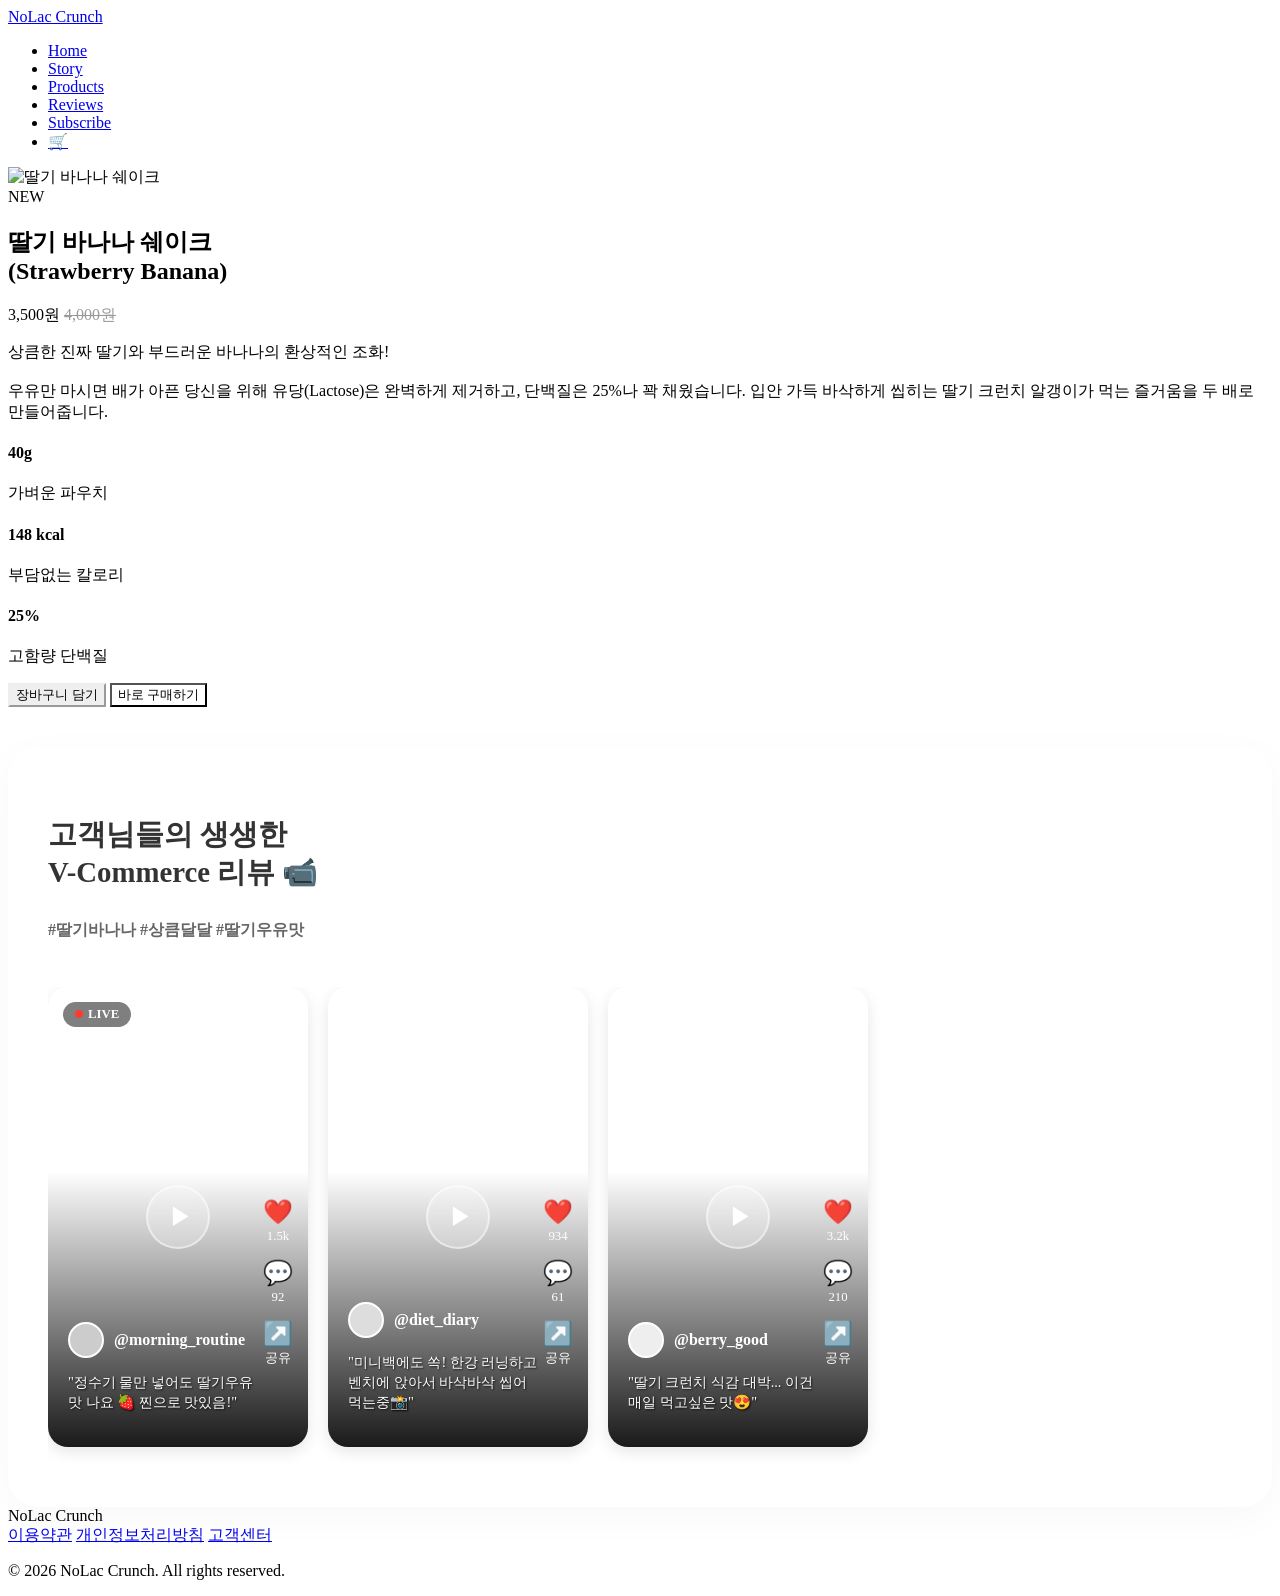
==== strawberry-banana.html @ 46a067db "Add files via upload" ====
<!DOCTYPE html>
<html lang="ko">
<head>
    <meta charset="UTF-8">
    <meta name="viewport" content="width=device-width, initial-scale=1.0">
    <title>딸기 바나나 쉐이크 - NoLac Crunch</title>
    <link rel="stylesheet" href="style.css">
    <link href="https://fonts.googleapis.com/css2?family=Noto+Sans+KR:wght@400;700;900&display=swap" rel="stylesheet">
    <style>
        /* 딸기 바나나 전용 색상 오버라이드 */
        .detail-image-box { background-color: var(--color-berry-main); }
        .detail-category { color: var(--color-berry-point); }
        .btn-cart { border-color: var(--color-berry-main); color: var(--color-berry-main); }
        .btn-cart:hover { background: var(--color-bg-sub); }
        .btn-buy-now { background: var(--color-berry-main); }
        .btn-buy-now:hover { background: #c94d4d; }
    </style>
</head>
<body>
    <header class="header">
        <div class="logo"><a href="index.html">NoLac Crunch</a></div>
        <nav>
            <ul>
                <li><a href="index.html#hero">Home</a></li>
                <li><a href="index.html#story">Story</a></li>
                <li><a href="index.html#products">Products</a></li>
                <li><a href="index.html#reviews">Reviews</a></li>
                <li><a href="index.html#subscribe" class="btn-subscribe-nav">Subscribe</a></li>
                <li><a href="#" class="cart-icon" onclick="event.preventDefault();">🛒<span class="cart-badge" style="display:none;">0</span></a></li>
            </ul>
        </nav>
    </header>

    <main>
        <section class="product-detail-section">
            <div class="container">
                <div class="detail-container">
                    <!-- 왼쪽: 제품 이미지 -->
                    <div class="detail-image-box">
                        <img src="이미지/딸기 바나나.png" alt="딸기 바나나 쉐이크">
                        <div class="crunch-effect" style="z-index: 3;"></div>
                    </div>
                    
                    <!-- 오른쪽: 제품 정보 -->
                    <div class="detail-info-box">
                        <span class="detail-category">NEW</span>
                        <h1 class="detail-title">딸기 바나나 쉐이크<br>(Strawberry Banana)</h1>
                        <p class="detail-price">3,500원 <span style="font-size: 1rem; color: #999; text-decoration: line-through;">4,000원</span></p>
                        
                        <p class="detail-desc">
                            상큼한 진짜 딸기와 부드러운 바나나의 환상적인 조화!
                            <br><br>
                            우유만 마시면 배가 아픈 당신을 위해 유당(Lactose)은 완벽하게 제거하고, 
                            단백질은 25%나 꽉 채웠습니다. 입안 가득 바삭하게 씹히는 딸기 크런치 알갱이가 
                            먹는 즐거움을 두 배로 만들어줍니다.
                        </p>

                        <div class="detail-features">
                            <div class="feature-item">
                                <h4>40g</h4>
                                <p>가벼운 파우치</p>
                            </div>
                            <div class="feature-item">
                                <h4>148 kcal</h4>
                                <p>부담없는 칼로리</p>
                            </div>
                            <div class="feature-item">
                                <h4>25%</h4>
                                <p>고함량 단백질</p>
                            </div>
                        </div>

                        <div class="detail-actions">
                            <button class="btn-cart" onclick="addToCart('딸기 바나나 쉐이크')">장바구니 담기</button>
                            <button class="btn-buy-now">바로 구매하기</button>
                        </div>
                    </div>
                </div>

                <!-- 상세페이지 전용 숏폼 리뷰 연동 영역 -->
                <div style="margin-top: 40px; background: #fff; border-radius: 30px; padding: 40px; box-shadow: 0 10px 40px rgba(0,0,0,0.03);">
                    <div style="display: flex; justify-content: space-between; align-items: flex-end; margin-bottom: 30px;">
                        <div>
                            <h3 style="font-size: 1.8rem; font-weight: 900; color: #333; line-height: 1.3;">고객님들의 생생한<br><span style="color: var(--color-berry-main);">V-Commerce</span> 리뷰 📹</h3>
                            <p style="color: #666; margin-top: 5px; font-weight: 700;">#딸기바나나 #상큼달달 #딸기우유맛</p>
                        </div>
                    </div>
                    
                    <div style="display: flex; gap: 20px; overflow-x: auto; padding-bottom: 20px; scroll-snap-type: x mandatory; scrollbar-width: none;">
                        <!-- 숏폼 스타일 1 -->
                        <div style="flex: 0 0 260px; height: 460px; border-radius: 20px; background: linear-gradient(to bottom, rgba(0,0,0,0) 40%, rgba(0,0,0,0.9)), url('https://images.unsplash.com/photo-1546069901-ba9599a7e63c?auto=format&fit=crop&w=400&q=80') center/cover; position: relative; scroll-snap-align: start; box-shadow: 0 5px 15px rgba(0,0,0,0.1);">
                            <div style="position: absolute; top: 15px; left: 15px; background: rgba(0,0,0,0.5); color: #fff; padding: 5px 12px; border-radius: 20px; font-size: 0.8rem; font-weight: bold; display: flex; align-items: center; gap: 5px;">
                                <span style="width: 8px; height: 8px; background: #ff3b30; border-radius: 50%; display: inline-block;"></span> LIVE
                            </div>
                            <div style="position: absolute; top: 50%; left: 50%; transform: translate(-50%, -50%); width: 60px; height: 60px; border-radius: 50%; background: rgba(255,255,255,0.25); backdrop-filter: blur(5px); display: flex; justify-content: center; align-items: center; cursor: pointer; border: 2px solid rgba(255,255,255,0.5);">
                                <span style="color: #fff; font-size: 1.5rem; margin-left: 5px;">▶</span>
                            </div>
                            <!-- 우측 아이콘 바 -->
                            <div style="position: absolute; right: 15px; bottom: 80px; display: flex; flex-direction: column; gap: 15px; align-items: center; color: #fff;">
                                <div style="text-align: center;"><div style="font-size: 1.5rem;">❤️</div><span style="font-size: 0.8rem;">1.5k</span></div>
                                <div style="text-align: center;"><div style="font-size: 1.5rem;">💬</div><span style="font-size: 0.8rem;">92</span></div>
                                <div style="text-align: center;"><div style="font-size: 1.5rem;">↗️</div><span style="font-size: 0.8rem;">공유</span></div>
                            </div>
                            <div style="position: absolute; bottom: 20px; left: 20px; right: 50px;">
                                <div style="display: flex; align-items: center; gap: 10px; margin-bottom: 8px;">
                                    <div style="width: 32px; height: 32px; border-radius: 50%; background: #ccc; border: 2px solid #fff;"></div>
                                    <span style="color: #fff; font-weight: 900; font-size: 1rem;">@morning_routine</span>
                                </div>
                                <p style="color: #fff; font-size: 0.9rem; line-height: 1.4; text-shadow: 1px 1px 2px rgba(0,0,0,0.8);">"정수기 물만 넣어도 딸기우유 맛 나요 🍓 찐으로 맛있음!"</p>
                            </div>
                        </div>

                        <!-- 숏폼 스타일 2 -->
                        <div style="flex: 0 0 260px; height: 460px; border-radius: 20px; background: linear-gradient(to bottom, rgba(0,0,0,0) 40%, rgba(0,0,0,0.9)), url('https://images.unsplash.com/photo-1526506114631-50e56cc180d2?auto=format&fit=crop&w=400&q=80') center/cover; position: relative; scroll-snap-align: start; box-shadow: 0 5px 15px rgba(0,0,0,0.1);">
                            <div style="position: absolute; top: 50%; left: 50%; transform: translate(-50%, -50%); width: 60px; height: 60px; border-radius: 50%; background: rgba(255,255,255,0.25); backdrop-filter: blur(5px); display: flex; justify-content: center; align-items: center; cursor: pointer; border: 2px solid rgba(255,255,255,0.5);">
                                <span style="color: #fff; font-size: 1.5rem; margin-left: 5px;">▶</span>
                            </div>
                            <div style="position: absolute; right: 15px; bottom: 80px; display: flex; flex-direction: column; gap: 15px; align-items: center; color: #fff;">
                                <div style="text-align: center;"><div style="font-size: 1.5rem;">❤️</div><span style="font-size: 0.8rem;">934</span></div>
                                <div style="text-align: center;"><div style="font-size: 1.5rem;">💬</div><span style="font-size: 0.8rem;">61</span></div>
                                <div style="text-align: center;"><div style="font-size: 1.5rem;">↗️</div><span style="font-size: 0.8rem;">공유</span></div>
                            </div>
                            <div style="position: absolute; bottom: 20px; left: 20px; right: 50px;">
                                <div style="display: flex; align-items: center; gap: 10px; margin-bottom: 8px;">
                                    <div style="width: 32px; height: 32px; border-radius: 50%; background: #ddd; border: 2px solid #fff;"></div>
                                    <span style="color: #fff; font-weight: 900; font-size: 1rem;">@diet_diary</span>
                                </div>
                                <p style="color: #fff; font-size: 0.9rem; line-height: 1.4; text-shadow: 1px 1px 2px rgba(0,0,0,0.8);">"미니백에도 쏙! 한강 러닝하고 벤치에 앉아서 바삭바삭 씹어먹는중📸"</p>
                            </div>
                        </div>

                        <!-- 숏폼 스타일 3 -->
                        <div style="flex: 0 0 260px; height: 460px; border-radius: 20px; background: linear-gradient(to bottom, rgba(0,0,0,0) 40%, rgba(0,0,0,0.9)), url('https://images.unsplash.com/photo-1550258987-190a2d41a8ba?auto=format&fit=crop&w=400&q=80') center/cover; position: relative; scroll-snap-align: start; box-shadow: 0 5px 15px rgba(0,0,0,0.1);">
                            <div style="position: absolute; top: 50%; left: 50%; transform: translate(-50%, -50%); width: 60px; height: 60px; border-radius: 50%; background: rgba(255,255,255,0.25); backdrop-filter: blur(5px); display: flex; justify-content: center; align-items: center; cursor: pointer; border: 2px solid rgba(255,255,255,0.5);">
                                <span style="color: #fff; font-size: 1.5rem; margin-left: 5px;">▶</span>
                            </div>
                            <div style="position: absolute; right: 15px; bottom: 80px; display: flex; flex-direction: column; gap: 15px; align-items: center; color: #fff;">
                                <div style="text-align: center;"><div style="font-size: 1.5rem;">❤️</div><span style="font-size: 0.8rem;">3.2k</span></div>
                                <div style="text-align: center;"><div style="font-size: 1.5rem;">💬</div><span style="font-size: 0.8rem;">210</span></div>
                                <div style="text-align: center;"><div style="font-size: 1.5rem;">↗️</div><span style="font-size: 0.8rem;">공유</span></div>
                            </div>
                            <div style="position: absolute; bottom: 20px; left: 20px; right: 50px;">
                                <div style="display: flex; align-items: center; gap: 10px; margin-bottom: 8px;">
                                    <div style="width: 32px; height: 32px; border-radius: 50%; background: #eee; border: 2px solid #fff;"></div>
                                    <span style="color: #fff; font-weight: 900; font-size: 1rem;">@berry_good</span>
                                </div>
                                <p style="color: #fff; font-size: 0.9rem; line-height: 1.4; text-shadow: 1px 1px 2px rgba(0,0,0,0.8);">"딸기 크런치 식감 대박... 이건 매일 먹고싶은 맛😍"</p>
                            </div>
                        </div>
                    </div>
                </div>
            </div>
        </section>
    </main>

    <footer>
        <div class="container">
            <div class="footer-content">
                <div class="brand">NoLac Crunch</div>
                <div class="links">
                    <a href="#">이용약관</a>
                    <a href="#">개인정보처리방침</a>
                    <a href="#">고객센터</a>
                </div>
            </div>
            <p class="copyright">&copy; 2026 NoLac Crunch. All rights reserved.</p>
        </div>
    </footer>

    <script src="script.js"></script>
</body>
</html>
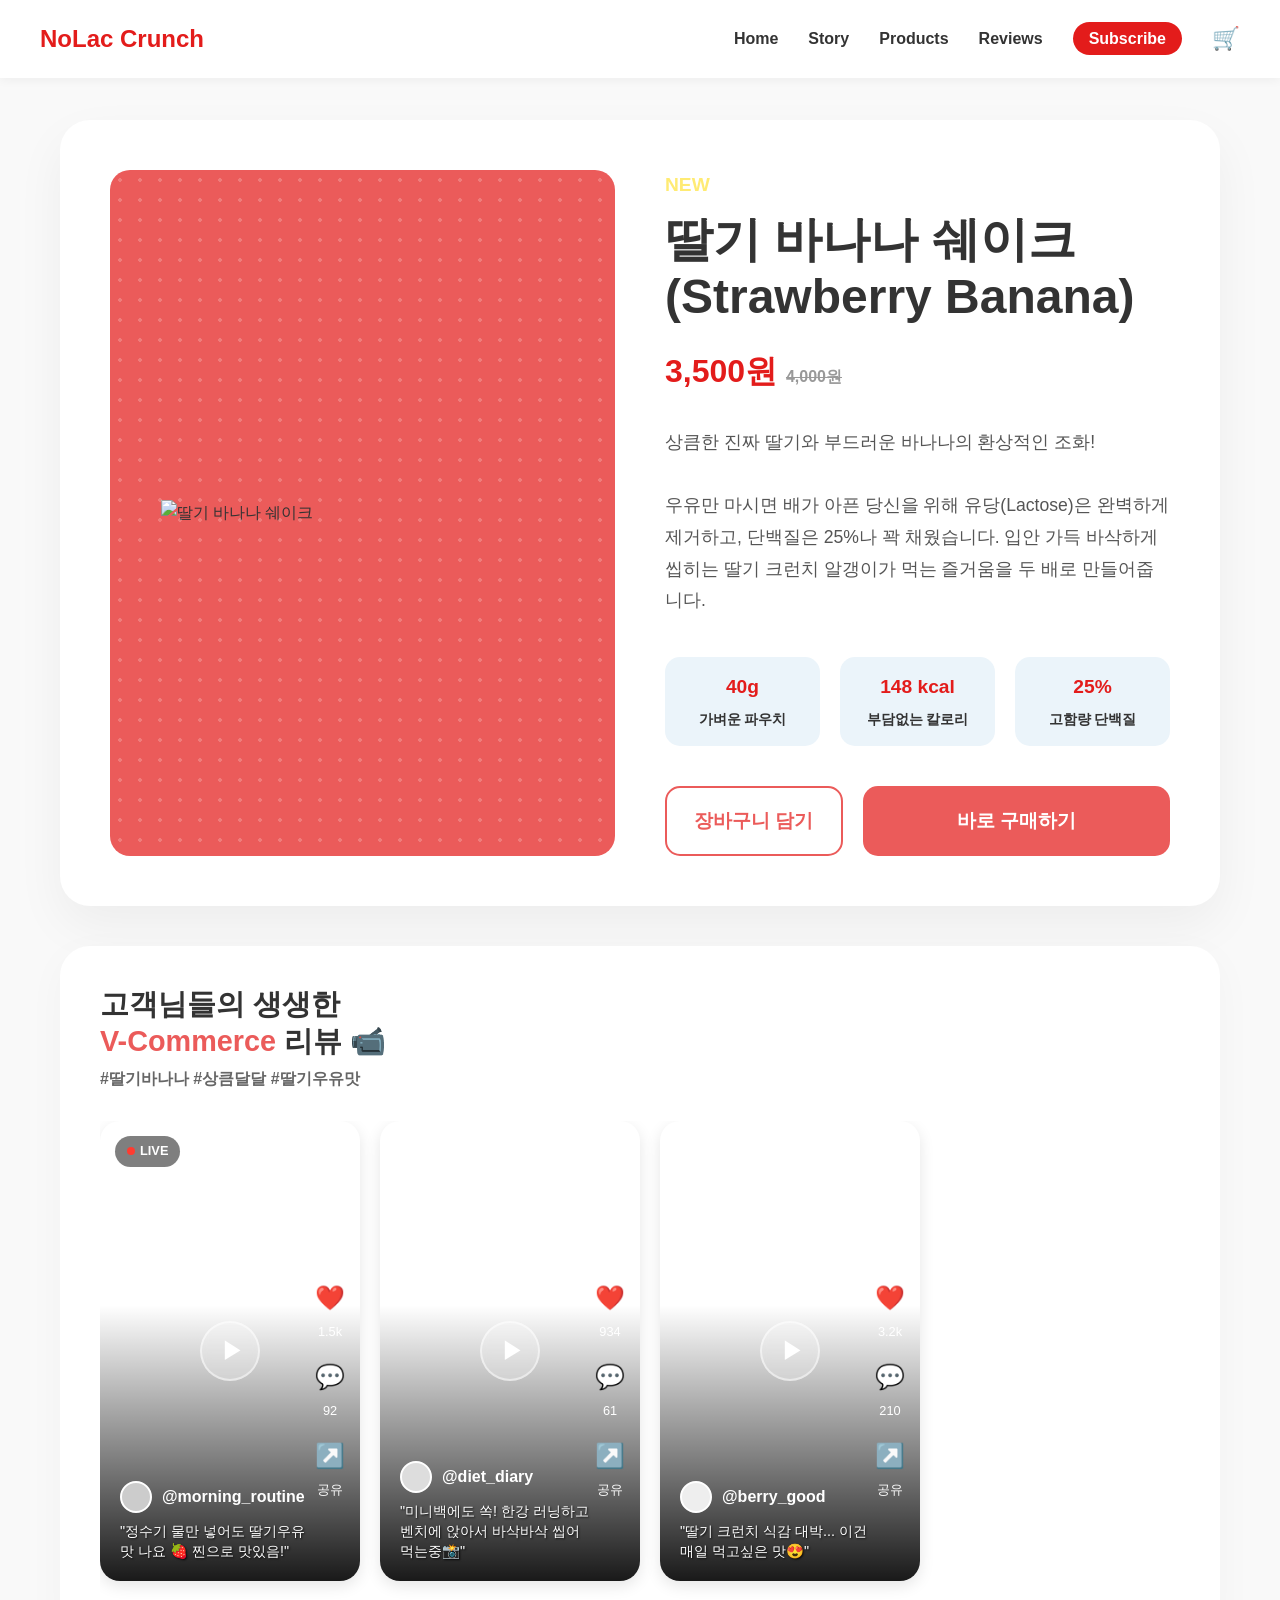
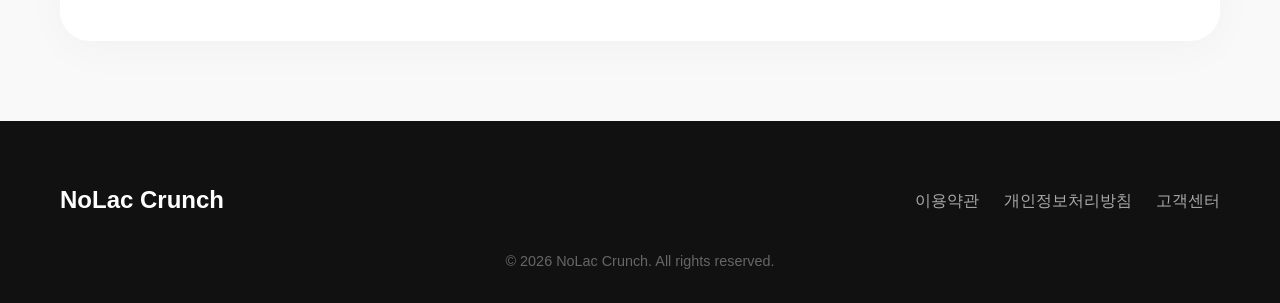
==== commit 7e74f94f: "Update strawberry-banana.html" ====
--- a/strawberry-banana.html
+++ b/strawberry-banana.html
@@ -37,7 +37,7 @@
                 <div class="detail-container">
                     <!-- 왼쪽: 제품 이미지 -->
                     <div class="detail-image-box">
-                        <img src="이미지/딸기 바나나.png" alt="딸기 바나나 쉐이크">
+                        <img src="strawberry-banana.png" alt="딸기 바나나 쉐이크">
                         <div class="crunch-effect" style="z-index: 3;"></div>
                     </div>
                     
@@ -169,4 +169,4 @@
 
     <script src="script.js"></script>
 </body>
-</html>+</html>
--- a/style.css
+++ b/style.css
@@ -0,0 +1,1105 @@
+/* CSS Variables - 브랜드 컬러 팔레트 */
+:root {
+    --color-choco-main: #42210B;
+    --color-choco-point: #FFD100;
+    --color-berry-main: #EB5B5A;
+    --color-berry-point: #FFEB73;
+    --color-accent: #E31C1B;
+    --color-text-white: #FFFFFF;
+    --color-text-dark: #333333;
+    --color-bg-sub: #EBF4FA;
+    --color-bg-gray: #F9F9F9;
+}
+
+/* Reset & Global */
+* {
+    margin: 0;
+    padding: 0;
+    box-sizing: border-box;
+    font-family: 'Noto Sans KR', sans-serif;
+}
+
+body {
+    color: var(--color-text-dark);
+    line-height: 1.6;
+    overflow-x: hidden;
+}
+
+a {
+    text-decoration: none;
+    color: inherit;
+}
+
+ul {
+    list-style: none;
+}
+
+.container {
+    max-width: 1200px;
+    margin: 0 auto;
+    padding: 0 20px;
+}
+
+h2 {
+    text-align: center;
+    font-size: 2.5rem;
+    font-weight: 900;
+    margin-bottom: 2rem;
+    color: var(--color-text-dark);
+}
+
+/* Header */
+.header {
+    position: fixed;
+    top: 0;
+    left: 0;
+    width: 100%;
+    padding: 20px 40px;
+    display: flex;
+    justify-content: space-between;
+    align-items: center;
+    background-color: rgba(255, 255, 255, 0.95);
+    backdrop-filter: blur(5px);
+    z-index: 1000;
+    box-shadow: 0 2px 10px rgba(0,0,0,0.05);
+}
+
+.logo {
+    font-size: 1.5rem;
+    font-weight: 900;
+    color: var(--color-accent);
+}
+
+nav ul {
+    display: flex;
+    gap: 30px;
+    align-items: center;
+}
+
+nav a {
+    font-weight: 700;
+    transition: color 0.3s;
+}
+
+nav a:hover {
+    color: var(--color-accent);
+}
+
+.btn-subscribe-nav {
+    background-color: var(--color-accent);
+    color: var(--color-text-white);
+    padding: 8px 16px;
+    border-radius: 20px;
+}
+
+.btn-subscribe-nav:hover {
+    background-color: #c91717;
+    color: var(--color-text-white);
+}
+
+/* Cart Icon and Badge */
+.cart-icon {
+    position: relative;
+    font-size: 1.4rem;
+    cursor: pointer;
+    text-decoration: none;
+    display: flex;
+    align-items: center;
+}
+
+.cart-badge {
+    position: absolute;
+    top: -8px;
+    right: -10px;
+    background-color: var(--color-accent);
+    color: var(--color-text-white);
+    font-size: 0.75rem;
+    font-weight: 900;
+    padding: 2px 6px;
+    border-radius: 12px;
+    display: none;
+    box-shadow: 0 2px 4px rgba(0,0,0,0.2);
+}
+
+.cart-icon.bounce {
+    animation: bounce 0.3s ease;
+}
+
+@keyframes bounce {
+    0%, 100% { transform: translateY(0); }
+    50% { transform: translateY(-5px); }
+}
+
+/* Hero Section */
+.hero-section {
+    height: 100vh;
+    display: flex;
+    align-items: center;
+    justify-content: center;
+    text-align: center;
+    position: relative;
+    overflow: hidden;
+    background: linear-gradient(135deg, var(--color-choco-main) 0%, var(--color-berry-main) 100%);
+    color: var(--color-text-white);
+    padding-top: 80px;
+}
+
+/* 역동적인 배경 효과 (혼합) */
+.hero-bg-overlay {
+    position: absolute;
+    top: 0;
+    left: 0;
+    width: 100%;
+    height: 100%;
+    background: radial-gradient(circle at 30% 30%, rgba(255, 209, 0, 0.3) 0%, transparent 40%),
+                radial-gradient(circle at 70% 70%, rgba(235, 91, 90, 0.5) 0%, transparent 50%);
+    animation: pulseBg 8s infinite alternate ease-in-out;
+    z-index: 1;
+}
+
+@keyframes pulseBg {
+    0% { transform: scale(1); opacity: 0.7; }
+    100% { transform: scale(1.2); opacity: 1; }
+}
+
+/* Floating Elements */
+.floating-elements {
+    position: absolute;
+    top: 0;
+    left: 0;
+    width: 100%;
+    height: 100%;
+    overflow: hidden;
+    z-index: 1; /* hero-bg-overlay와 hero-content 사이 */
+    pointer-events: none;
+}
+
+.float-item {
+    position: absolute;
+    opacity: 0.8;
+    filter: drop-shadow(2px 4px 6px rgba(0,0,0,0.15));
+}
+
+.float-1 { top: 15%; left: 10%; font-size: 3rem; animation: float1 6s ease-in-out infinite; }
+.float-2 { top: 20%; right: 15%; font-size: 4rem; animation: float2 8s ease-in-out infinite; }
+.float-3 { bottom: 15%; left: 20%; font-size: 3.5rem; animation: float2 7s ease-in-out infinite; }
+.float-4 { bottom: 25%; right: 20%; font-size: 2.5rem; animation: float1 5s ease-in-out infinite; }
+.float-5 { top: 10%; left: 55%; font-size: 2.5rem; animation: float1 9s ease-in-out infinite; }
+.float-6 { bottom: 10%; left: 60%; font-size: 3rem; animation: float2 6.5s ease-in-out infinite; }
+
+@keyframes float1 {
+    0%, 100% { transform: translateY(0) rotate(0deg); }
+    50% { transform: translateY(-30px) rotate(20deg); }
+}
+
+@keyframes float2 {
+    0%, 100% { transform: translateY(0) rotate(0deg); }
+    50% { transform: translateY(30px) rotate(-20deg); }
+}
+
+.hero-content {
+    position: relative;
+    z-index: 2;
+}
+
+.hero-section h1 {
+    font-size: 5rem;
+    font-weight: 900;
+    line-height: 1.1;
+    margin-bottom: 1rem;
+    text-shadow: 2px 2px 4px rgba(0,0,0,0.3);
+}
+
+.hero-section p {
+    font-size: 1.5rem;
+    font-weight: 700;
+    margin-bottom: 2rem;
+    text-shadow: 1px 1px 4px rgba(0,0,0,0.2);
+}
+
+.btn-primary {
+    display: inline-block;
+    background-color: var(--color-choco-point);
+    color: var(--color-choco-main);
+    padding: 15px 40px;
+    font-size: 1.2rem;
+    font-weight: 900;
+    border-radius: 30px;
+    transition: transform 0.3s, box-shadow 0.3s;
+}
+
+.btn-primary:hover {
+    transform: translateY(-3px);
+    box-shadow: 0 10px 20px rgba(0,0,0,0.2);
+}
+
+/* Animations */
+.animate-up {
+    opacity: 0;
+    transform: translateY(30px);
+    animation: fadeInUp 0.8s forwards ease-out;
+}
+
+.delay-1 { animation-delay: 0.3s; }
+.delay-2 { animation-delay: 0.6s; }
+
+@keyframes fadeInUp {
+    to {
+        opacity: 1;
+        transform: translateY(0);
+    }
+}
+
+/* Story Section */
+.story-section {
+    padding: 100px 0;
+    background-color: var(--color-bg-sub);
+}
+
+.story-content {
+    display: flex;
+    gap: 40px;
+    margin-top: 50px;
+}
+
+.story-text {
+    flex: 1;
+    background: #fff;
+    padding: 40px;
+    border-radius: 20px;
+    box-shadow: 0 10px 30px rgba(0,0,0,0.05);
+    transition: transform 0.3s;
+}
+
+.story-text:hover {
+    transform: translateY(-5px);
+}
+
+.story-text h3 {
+    color: var(--color-accent);
+    font-size: 1.5rem;
+    margin-bottom: 15px;
+}
+
+/* Products Section */
+.products-section {
+    padding: 100px 0;
+    background-color: #fff;
+}
+
+.product-grid {
+    display: flex;
+    gap: 40px;
+    justify-content: center;
+    flex-wrap: wrap;
+}
+
+.product-card {
+    width: 400px;
+    border-radius: 20px;
+    overflow: hidden;
+    box-shadow: 0 15px 40px rgba(0,0,0,0.1);
+    transition: transform 0.4s;
+    background-color: var(--color-bg-gray);
+}
+
+.product-card:hover {
+    transform: translateY(-10px);
+}
+
+.product-image {
+    height: 300px;
+    position: relative;
+    display: flex;
+    align-items: center;
+    justify-content: center;
+    overflow: hidden;
+}
+
+.choco-img {
+    background-color: var(--color-choco-main);
+}
+
+.strawberry-img {
+    background-color: var(--color-berry-main);
+}
+
+/* 바삭함(Crunch)을 표현하는 파티클 효과 (CSS 기반) */
+.crunch-effect {
+    position: absolute;
+    width: 100%;
+    height: 100%;
+    background-image: radial-gradient(circle, rgba(255,255,255,0.2) 2px, transparent 2px);
+    background-size: 20px 20px;
+    animation: moveCrunch 20s linear infinite;
+}
+
+@keyframes moveCrunch {
+    0% { background-position: 0 0; }
+    100% { background-position: 100px 100px; }
+}
+
+.product-info {
+    padding: 30px;
+    text-align: center;
+    position: relative;
+}
+
+.badge {
+    position: absolute;
+    top: -15px;
+    left: 50%;
+    transform: translateX(-50%);
+    padding: 5px 15px;
+    border-radius: 20px;
+    font-weight: 900;
+    font-size: 0.9rem;
+    color: var(--color-text-dark);
+}
+
+.choco-badge {
+    background-color: var(--color-choco-point);
+}
+
+.strawberry-badge {
+    background-color: var(--color-berry-point);
+}
+
+.product-info h3 {
+    font-size: 1.8rem;
+    margin: 10px 0;
+}
+
+.nutrition {
+    display: flex;
+    justify-content: center;
+    gap: 15px;
+    margin: 20px 0;
+    color: #666;
+    font-weight: 700;
+}
+
+.nutrition li {
+    background-color: #eee;
+    padding: 5px 10px;
+    border-radius: 5px;
+    font-size: 0.85rem;
+}
+
+.btn-buy {
+    width: 100%;
+    padding: 15px;
+    border: none;
+    border-radius: 10px;
+    font-size: 1.1rem;
+    font-weight: 900;
+    cursor: pointer;
+    transition: background-color 0.3s;
+}
+
+.choco .btn-buy {
+    background-color: var(--color-choco-main);
+    color: #fff;
+}
+.choco .btn-buy:hover {
+    background-color: #2b1507;
+}
+
+.strawberry .btn-buy {
+    background-color: var(--color-berry-main);
+    color: #fff;
+}
+.strawberry .btn-buy:hover {
+    background-color: #c94d4d;
+}
+
+/* Reviews Section */
+.reviews-section {
+    padding: 100px 0;
+    background-color: var(--color-bg-gray);
+    text-align: center;
+}
+
+.subtitle {
+    font-size: 1.2rem;
+    color: var(--color-accent);
+    font-weight: 700;
+    margin-bottom: 40px;
+}
+
+.review-gallery {
+    display: flex;
+    gap: 20px;
+    overflow-x: auto;
+    padding-bottom: 20px;
+}
+
+.review-item {
+    min-width: 250px;
+    height: 400px;
+    background-color: #ddd;
+    border-radius: 15px;
+    position: relative;
+    display: flex;
+    align-items: center;
+    justify-content: center;
+    cursor: pointer;
+    transition: transform 0.3s;
+    background-image: linear-gradient(to bottom, transparent, rgba(0,0,0,0.5));
+}
+
+.review-item:hover {
+    transform: scale(1.05);
+}
+
+.play-btn {
+    width: 50px;
+    height: 50px;
+    background-color: rgba(255,255,255,0.8);
+    border-radius: 50%;
+    display: flex;
+    align-items: center;
+    justify-content: center;
+    font-size: 1.5rem;
+    color: var(--color-text-dark);
+    position: absolute;
+    top: 50%;
+    transform: translateY(-50%);
+}
+
+.review-text {
+    position: absolute;
+    bottom: 20px;
+    left: 20px;
+    right: 20px;
+    text-align: left;
+    color: #fff;
+}
+
+.review-id {
+    font-weight: 900;
+    font-size: 1.1rem;
+    display: block;
+    margin-bottom: 5px;
+    text-shadow: 1px 1px 3px rgba(0,0,0,0.8);
+}
+
+.review-quote {
+    font-size: 0.95rem;
+    line-height: 1.4;
+    text-shadow: 1px 1px 3px rgba(0,0,0,0.8);
+}
+
+/* Subscribe Section */
+.subscribe-section {
+    padding: 100px 0;
+    text-align: center;
+    background-color: #fff;
+}
+
+.benefits-box {
+    display: inline-block;
+    background-color: var(--color-bg-sub);
+    padding: 30px 50px;
+    border-radius: 20px;
+    margin: 30px 0;
+    text-align: left;
+}
+
+.benefits-box li {
+    font-size: 1.2rem;
+    font-weight: 700;
+    margin-bottom: 10px;
+}
+
+.btn-primary.large {
+    font-size: 1.5rem;
+    padding: 20px 60px;
+}
+
+.offline-stores {
+    margin-top: 50px;
+    padding-top: 40px;
+    border-top: 1px solid #eee;
+}
+
+.offline-stores p {
+    font-weight: 700;
+    margin-bottom: 15px;
+}
+
+.btn-secondary {
+    background-color: transparent;
+    border: 2px solid var(--color-accent);
+    color: var(--color-accent);
+    padding: 10px 30px;
+    border-radius: 20px;
+    font-weight: 700;
+    cursor: pointer;
+    transition: all 0.3s;
+}
+
+.btn-secondary:hover {
+    background-color: var(--color-accent);
+    color: #fff;
+}
+
+/* Footer */
+footer {
+    background-color: #111;
+    color: #fff;
+    padding: 60px 0 30px;
+}
+
+.footer-content {
+    display: flex;
+    justify-content: space-between;
+    align-items: center;
+    margin-bottom: 30px;
+}
+
+.footer-content .brand {
+    font-size: 1.5rem;
+    font-weight: 900;
+}
+
+.footer-content .links a {
+    margin-left: 20px;
+    color: #aaa;
+    transition: color 0.3s;
+}
+
+.footer-content .links a:hover {
+    color: #fff;
+}
+
+.copyright {
+    text-align: center;
+    color: #666;
+    font-size: 0.9rem;
+}
+
+/* Product Detail Page */
+.product-detail-section {
+    padding: 120px 0 80px;
+    background-color: var(--color-bg-gray);
+    min-height: 100vh;
+}
+
+.detail-container {
+    display: flex;
+    gap: 50px;
+    background: #fff;
+    border-radius: 30px;
+    padding: 50px;
+    box-shadow: 0 20px 50px rgba(0,0,0,0.05);
+}
+
+.detail-image-box {
+    flex: 1;
+    border-radius: 20px;
+    overflow: hidden;
+    position: relative;
+    background-color: var(--color-choco-main);
+    display: flex;
+    align-items: center;
+    justify-content: center;
+    min-height: 500px;
+}
+
+.detail-image-box img {
+    width: 80%;
+    height: auto;
+    position: relative;
+    z-index: 2;
+    transition: transform 0.5s;
+}
+
+.detail-image-box:hover img {
+    transform: scale(1.05);
+}
+
+.detail-info-box {
+    flex: 1;
+    display: flex;
+    flex-direction: column;
+    justify-content: center;
+}
+
+.detail-category {
+    color: var(--color-choco-point);
+    font-weight: 900;
+    font-size: 1.2rem;
+    margin-bottom: 10px;
+}
+
+.detail-title {
+    font-size: 3rem;
+    font-weight: 900;
+    color: var(--color-text-dark);
+    margin-bottom: 20px;
+    line-height: 1.2;
+}
+
+.detail-price {
+    font-size: 2rem;
+    font-weight: 700;
+    color: var(--color-accent);
+    margin-bottom: 30px;
+}
+
+.detail-desc {
+    font-size: 1.1rem;
+    color: #555;
+    margin-bottom: 40px;
+    line-height: 1.8;
+}
+
+.detail-features {
+    display: flex;
+    gap: 20px;
+    margin-bottom: 40px;
+}
+
+.feature-item {
+    background: var(--color-bg-sub);
+    padding: 15px 20px;
+    border-radius: 15px;
+    text-align: center;
+    flex: 1;
+}
+
+.feature-item h4 {
+    color: var(--color-accent);
+    font-size: 1.2rem;
+    margin-bottom: 5px;
+}
+
+.feature-item p {
+    font-size: 0.9rem;
+    font-weight: 700;
+    color: var(--color-text-dark);
+}
+
+.detail-actions {
+    display: flex;
+    gap: 20px;
+}
+
+.btn-cart {
+    flex: 1;
+    padding: 20px;
+    border: 2px solid var(--color-choco-main);
+    background: transparent;
+    color: var(--color-choco-main);
+    font-size: 1.2rem;
+    font-weight: 900;
+    border-radius: 15px;
+    cursor: pointer;
+    transition: all 0.3s;
+}
+
+.btn-cart:hover {
+    background: var(--color-bg-sub);
+}
+
+.btn-buy-now {
+    flex: 2;
+    padding: 20px;
+    border: none;
+    background: var(--color-choco-main);
+    color: #fff;
+    font-size: 1.2rem;
+    font-weight: 900;
+    border-radius: 15px;
+    cursor: pointer;
+    transition: background 0.3s;
+}
+
+.btn-buy-now:hover {
+    background: #2b1507;
+}
+
+/* Responsive */
+@media (max-width: 768px) {
+    .hero-section h1 { font-size: 3rem; }
+    .story-content { flex-direction: column; }
+    .product-card { width: 100%; }
+    .header { padding: 15px 20px; }
+    nav ul { display: none; } /* 심플 모바일 대응 */
+    .detail-container { flex-direction: column; padding: 20px; }
+    .detail-title { font-size: 2rem; }
+    .detail-actions { flex-direction: column; }
+}
+
+/* Subscribe Page Styles */
+.subscribe-page {
+    padding-top: 80px;
+    background-color: var(--color-bg-gray);
+    min-height: 100vh;
+}
+
+.subscribe-hero {
+    background: linear-gradient(135deg, var(--color-choco-main) 0%, var(--color-berry-main) 100%);
+    color: var(--color-text-white);
+    text-align: center;
+    padding: 80px 20px;
+}
+
+.subscribe-hero h1 {
+    font-size: 3rem;
+    font-weight: 900;
+    margin-bottom: 10px;
+}
+
+.subscribe-hero p {
+    font-size: 1.2rem;
+    opacity: 0.9;
+}
+
+.subscribe-form-section {
+    padding: 60px 0;
+}
+
+.subscribe-form {
+    max-width: 800px;
+    margin: 0 auto;
+    background: #fff;
+    border-radius: 20px;
+    padding: 50px;
+    box-shadow: 0 10px 30px rgba(0,0,0,0.05);
+}
+
+.form-step {
+    margin-bottom: 50px;
+}
+
+.step-header {
+    display: flex;
+    align-items: center;
+    margin-bottom: 20px;
+    border-bottom: 2px solid var(--color-bg-sub);
+    padding-bottom: 15px;
+}
+
+.step-number {
+    display: flex;
+    align-items: center;
+    justify-content: center;
+    width: 35px;
+    height: 35px;
+    background-color: var(--color-accent);
+    color: #fff;
+    font-weight: 900;
+    border-radius: 50%;
+    margin-right: 15px;
+    font-size: 1.2rem;
+}
+
+.step-header h2 {
+    margin: 0;
+    font-size: 1.5rem;
+    text-align: left;
+    color: var(--color-text-dark);
+}
+
+.options-grid {
+    display: grid;
+    grid-template-columns: repeat(auto-fit, minmax(200px, 1fr));
+    gap: 20px;
+}
+
+.option-card {
+    cursor: pointer;
+    position: relative;
+    display: block;
+}
+
+.option-card input[type="radio"] {
+    position: absolute;
+    opacity: 0;
+    width: 0;
+    height: 0;
+}
+
+.option-card .card-content {
+    border: 2px solid #eee;
+    border-radius: 15px;
+    padding: 25px 20px;
+    text-align: center;
+    transition: all 0.3s;
+    height: 100%;
+    display: flex;
+    flex-direction: column;
+    align-items: center;
+    justify-content: center;
+    background-color: #fff;
+}
+
+.option-card:hover .card-content {
+    border-color: #ddd;
+    background-color: var(--color-bg-gray);
+}
+
+.option-card input[type="radio"]:checked + .card-content {
+    border-color: var(--color-accent);
+    background-color: #fff;
+    box-shadow: 0 5px 15px rgba(227, 28, 27, 0.1);
+}
+
+.card-content h3 {
+    font-size: 1.2rem;
+    margin-bottom: 10px;
+    color: var(--color-text-dark);
+}
+
+.card-content p {
+    font-size: 0.9rem;
+    color: #666;
+    margin-bottom: 15px;
+}
+
+.card-content .price {
+    font-weight: 900;
+    color: var(--color-accent);
+    font-size: 1.1rem;
+    margin-top: auto;
+}
+
+.flavor-icon {
+    width: 60px;
+    height: 60px;
+    border-radius: 50%;
+    margin-bottom: 15px;
+}
+
+.choco-bg { background-color: var(--color-choco-main); }
+.strawberry-bg { background-color: var(--color-berry-main); }
+.half-bg { background: linear-gradient(135deg, var(--color-choco-main) 50%, var(--color-berry-main) 50%); }
+
+.subscribe-summary {
+    background-color: var(--color-bg-sub);
+    padding: 40px;
+    border-radius: 20px;
+    text-align: center;
+    margin-top: 50px;
+}
+
+.subscribe-summary h3 {
+    font-size: 1.2rem;
+    color: #555;
+    margin-bottom: 15px;
+}
+
+.total-price {
+    font-size: 3rem;
+    font-weight: 900;
+    color: var(--color-accent);
+    margin-bottom: 15px;
+}
+
+.total-price span {
+    font-size: 1.5rem;
+    color: var(--color-text-dark);
+}
+
+.summary-note {
+    font-size: 0.9rem;
+    color: #666;
+    margin-bottom: 30px;
+}
+
+.btn-submit {
+    width: 100%;
+    max-width: 400px;
+    font-size: 1.3rem;
+    border: none;
+    cursor: pointer;
+}
+
+@media (max-width: 768px) {
+    .subscribe-form {
+        padding: 30px 20px;
+    }
+    .options-grid {
+        grid-template-columns: 1fr;
+    }
+}
+
+/* Stores Page Styles */
+.stores-page {
+    padding-top: 80px;
+    background-color: var(--color-bg-gray);
+    min-height: 100vh;
+}
+
+.stores-hero {
+    background-color: var(--color-accent);
+    color: var(--color-text-white);
+    text-align: center;
+    padding: 60px 20px;
+}
+
+.stores-hero h1 {
+    font-size: 2.5rem;
+    font-weight: 900;
+    margin-bottom: 10px;
+    color: var(--color-text-white);
+}
+
+.stores-hero p {
+    font-size: 1.1rem;
+    opacity: 0.9;
+}
+
+.stores-content {
+    padding: 60px 0;
+}
+
+.search-bar {
+    display: flex;
+    gap: 10px;
+    max-width: 600px;
+    margin: 0 auto 40px;
+}
+
+.search-bar input {
+    flex: 1;
+    padding: 15px 20px;
+    border: 2px solid #ddd;
+    border-radius: 30px;
+    font-size: 1rem;
+    outline: none;
+    transition: border-color 0.3s;
+}
+
+.search-bar input:focus {
+    border-color: var(--color-accent);
+}
+
+.search-bar .btn-primary {
+    padding: 15px 30px;
+    border: none;
+    border-radius: 30px;
+    cursor: pointer;
+}
+
+.stores-layout {
+    display: flex;
+    gap: 30px;
+    height: 600px;
+    background: #fff;
+    border-radius: 20px;
+    overflow: hidden;
+    box-shadow: 0 10px 30px rgba(0,0,0,0.05);
+}
+
+.stores-list {
+    flex: 1;
+    overflow-y: auto;
+    padding: 20px;
+    background-color: #fafafa;
+}
+
+.stores-list::-webkit-scrollbar {
+    width: 8px;
+}
+.stores-list::-webkit-scrollbar-thumb {
+    background-color: #ccc;
+    border-radius: 4px;
+}
+
+.store-card {
+    background: #fff;
+    padding: 20px;
+    border-radius: 15px;
+    margin-bottom: 15px;
+    box-shadow: 0 2px 10px rgba(0,0,0,0.02);
+    border: 1px solid #eee;
+    cursor: pointer;
+    transition: transform 0.2s, border-color 0.2s;
+}
+
+.store-card:hover {
+    transform: translateY(-2px);
+    border-color: var(--color-accent);
+}
+
+.store-card h3 {
+    font-size: 1.2rem;
+    color: var(--color-text-dark);
+    margin-bottom: 5px;
+}
+
+.store-address {
+    font-size: 0.9rem;
+    color: #666;
+    margin-bottom: 5px;
+}
+
+.store-hours {
+    font-size: 0.85rem;
+    color: #999;
+    margin-bottom: 15px;
+}
+
+.stock-status {
+    display: inline-block;
+    padding: 4px 10px;
+    border-radius: 12px;
+    font-size: 0.8rem;
+    font-weight: 700;
+}
+
+.in-stock {
+    background-color: #e8f5e9;
+    color: #2e7d32;
+}
+
+.low-stock {
+    background-color: #fff3e0;
+    color: #ef6c00;
+}
+
+.out-of-stock {
+    background-color: #ffebee;
+    color: #c62828;
+}
+
+.stores-map {
+    flex: 2;
+    background-color: #e0e0e0;
+    position: relative;
+}
+
+.map-placeholder {
+    position: absolute;
+    top: 0;
+    left: 0;
+    width: 100%;
+    height: 100%;
+    display: flex;
+    flex-direction: column;
+    align-items: center;
+    justify-content: center;
+    background: #e9ecef;
+}
+
+.map-icon {
+    font-size: 4rem;
+    margin-bottom: 10px;
+    color: var(--color-accent);
+}
+
+@media (max-width: 768px) {
+    .stores-layout {
+        flex-direction: column;
+        height: auto;
+    }
+    .stores-map {
+        height: 300px;
+    }
+    .stores-list {
+        max-height: 400px;
+    }
+}
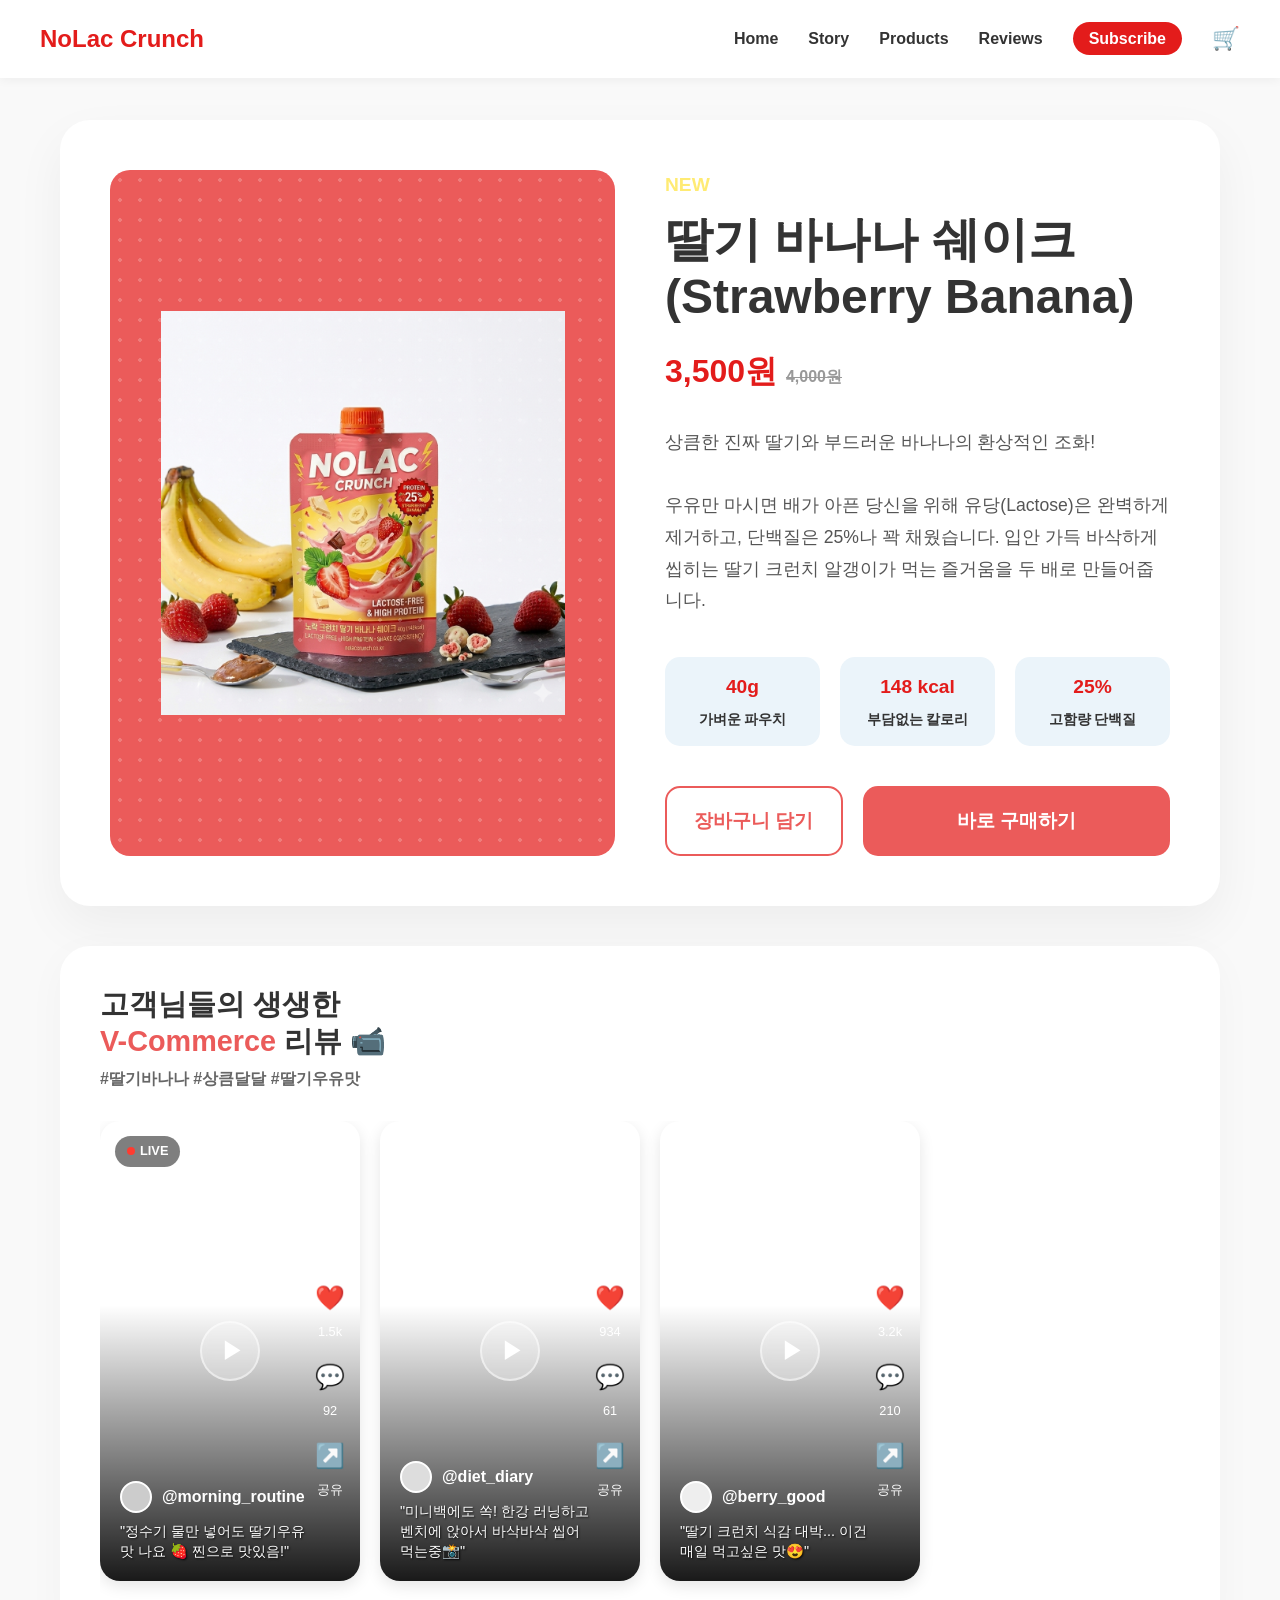
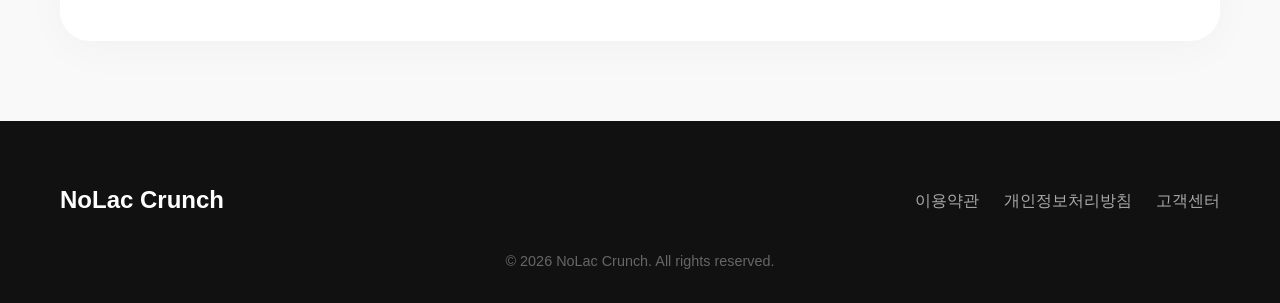
==== commit b380213d: "Update strawberry-banana.html" ====
--- a/strawberry-banana.html
+++ b/strawberry-banana.html
@@ -37,7 +37,7 @@
                 <div class="detail-container">
                     <!-- 왼쪽: 제품 이미지 -->
                     <div class="detail-image-box">
-                        <img src="strawberry-banana.png" alt="딸기 바나나 쉐이크">
+                        <img src="images/strawberry-banana.png" alt="딸기 바나나 쉐이크">
                         <div class="crunch-effect" style="z-index: 3;"></div>
                     </div>
                     
